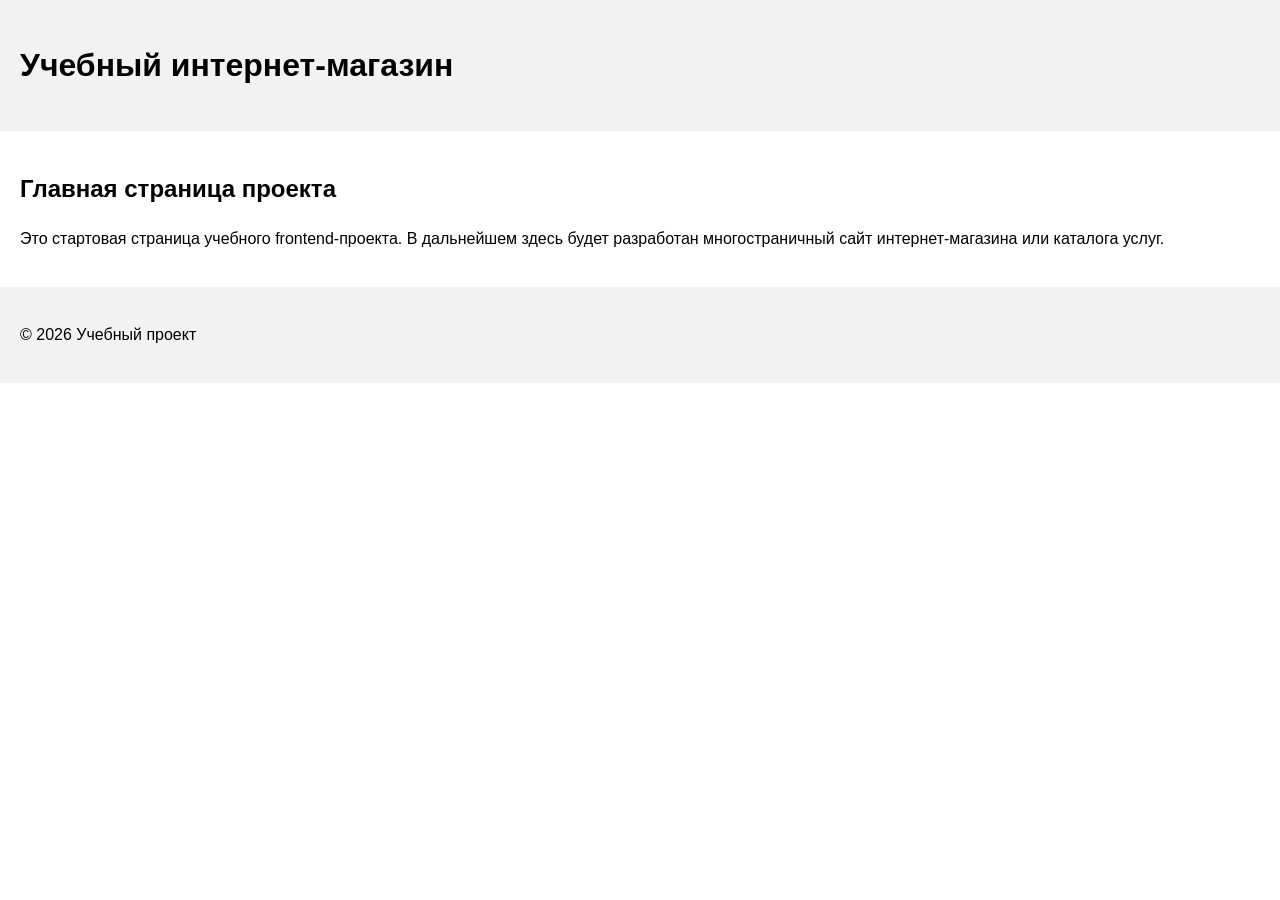
==== index.html @ 0fcbf25f "feat: initialize frontend project structure" ====
<!DOCTYPE html>
<html lang="ru">

<head>
    <meta charset="UTF-8">
    <meta name="viewport" content="width=device-width, initial-scale=1.0">
    <title>Каталог товаров</title>
    <link rel="stylesheet" href="css/style.css">
</head>

<body>
    <header>
        <h1>Учебный интернет-магазин</h1>
    </header>

    <main>
        <section>
            <h2>Главная страница проекта</h2>
            <p>
                Это стартовая страница учебного frontend-проекта.
                В дальнейшем здесь будет разработан многостраничный сайт
                интернет-магазина или каталога услуг.
            </p>
        </section>
    </main>

    <footer>
        <p>&copy; 2026 Учебный проект</p>
    </footer>
</body>

</html>
---- css/style.css ----
body {
    margin: 0;
    font-family: Arial, sans-serif;
    line-height: 1.5;
}

header,
main,
footer {
    padding: 20px;
}

header {
    background-color: #f2f2f2;
}

footer {
    background-color: #f2f2f2;
}
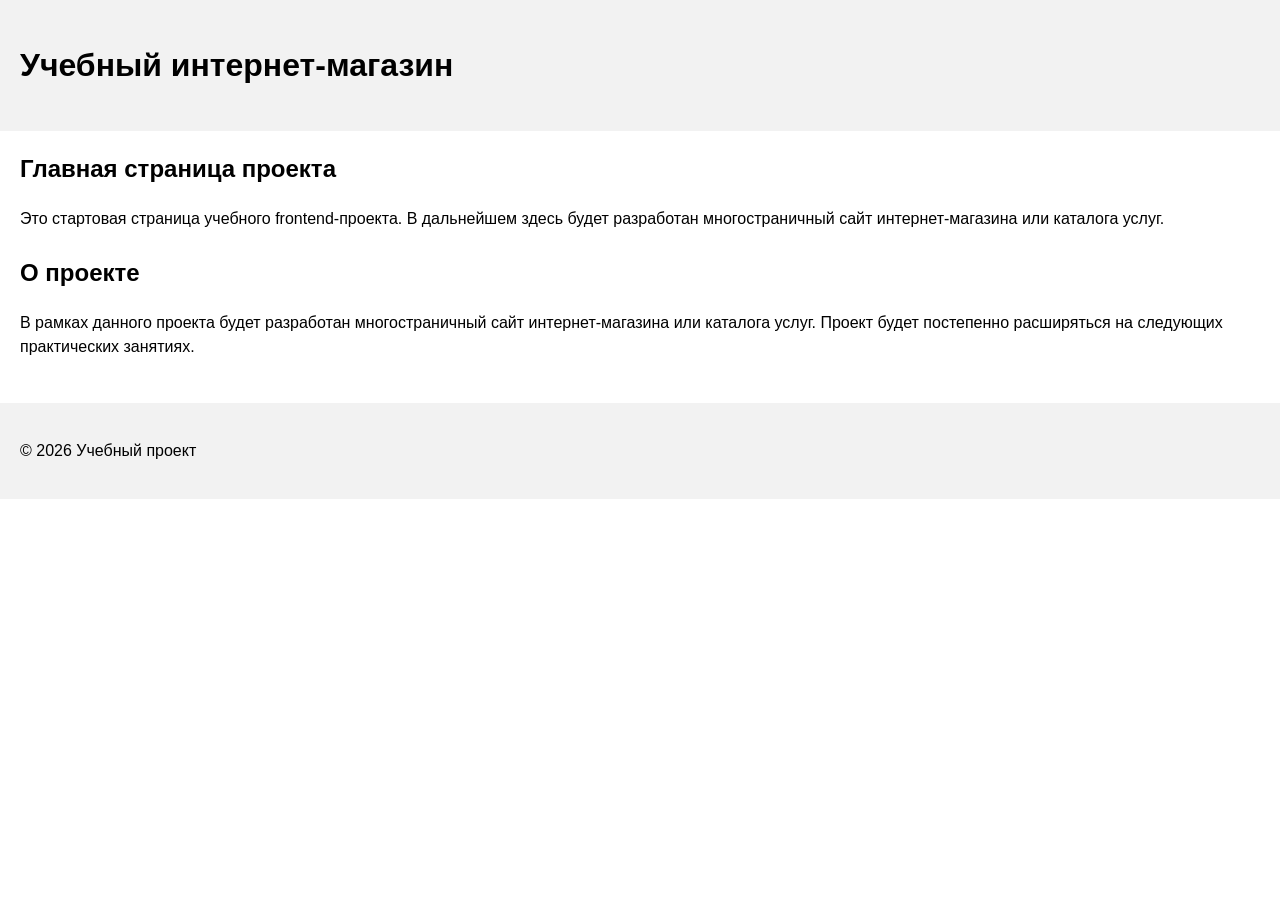
==== commit bd79b720: "pull request" ====
--- a/index.html
+++ b/index.html
@@ -22,6 +22,16 @@
                 интернет-магазина или каталога услуг.
             </p>
         </section>
+
+        <section>
+            <h2>О проекте</h2>
+            <p>
+                В рамках данного проекта будет разработан многостраничный сайт
+                интернет-магазина или каталога услуг. Проект будет постепенно
+                расширяться на следующих практических занятиях.
+            </p>
+        </section>
+
     </main>
 
     <footer>
--- a/css/style.css
+++ b/css/style.css
@@ -16,4 +16,12 @@
 
 footer {
     background-color: #f2f2f2;
+}
+
+section {
+    margin-bottom: 24px;
+}
+
+section h2 {
+    margin-top: 0;
 }
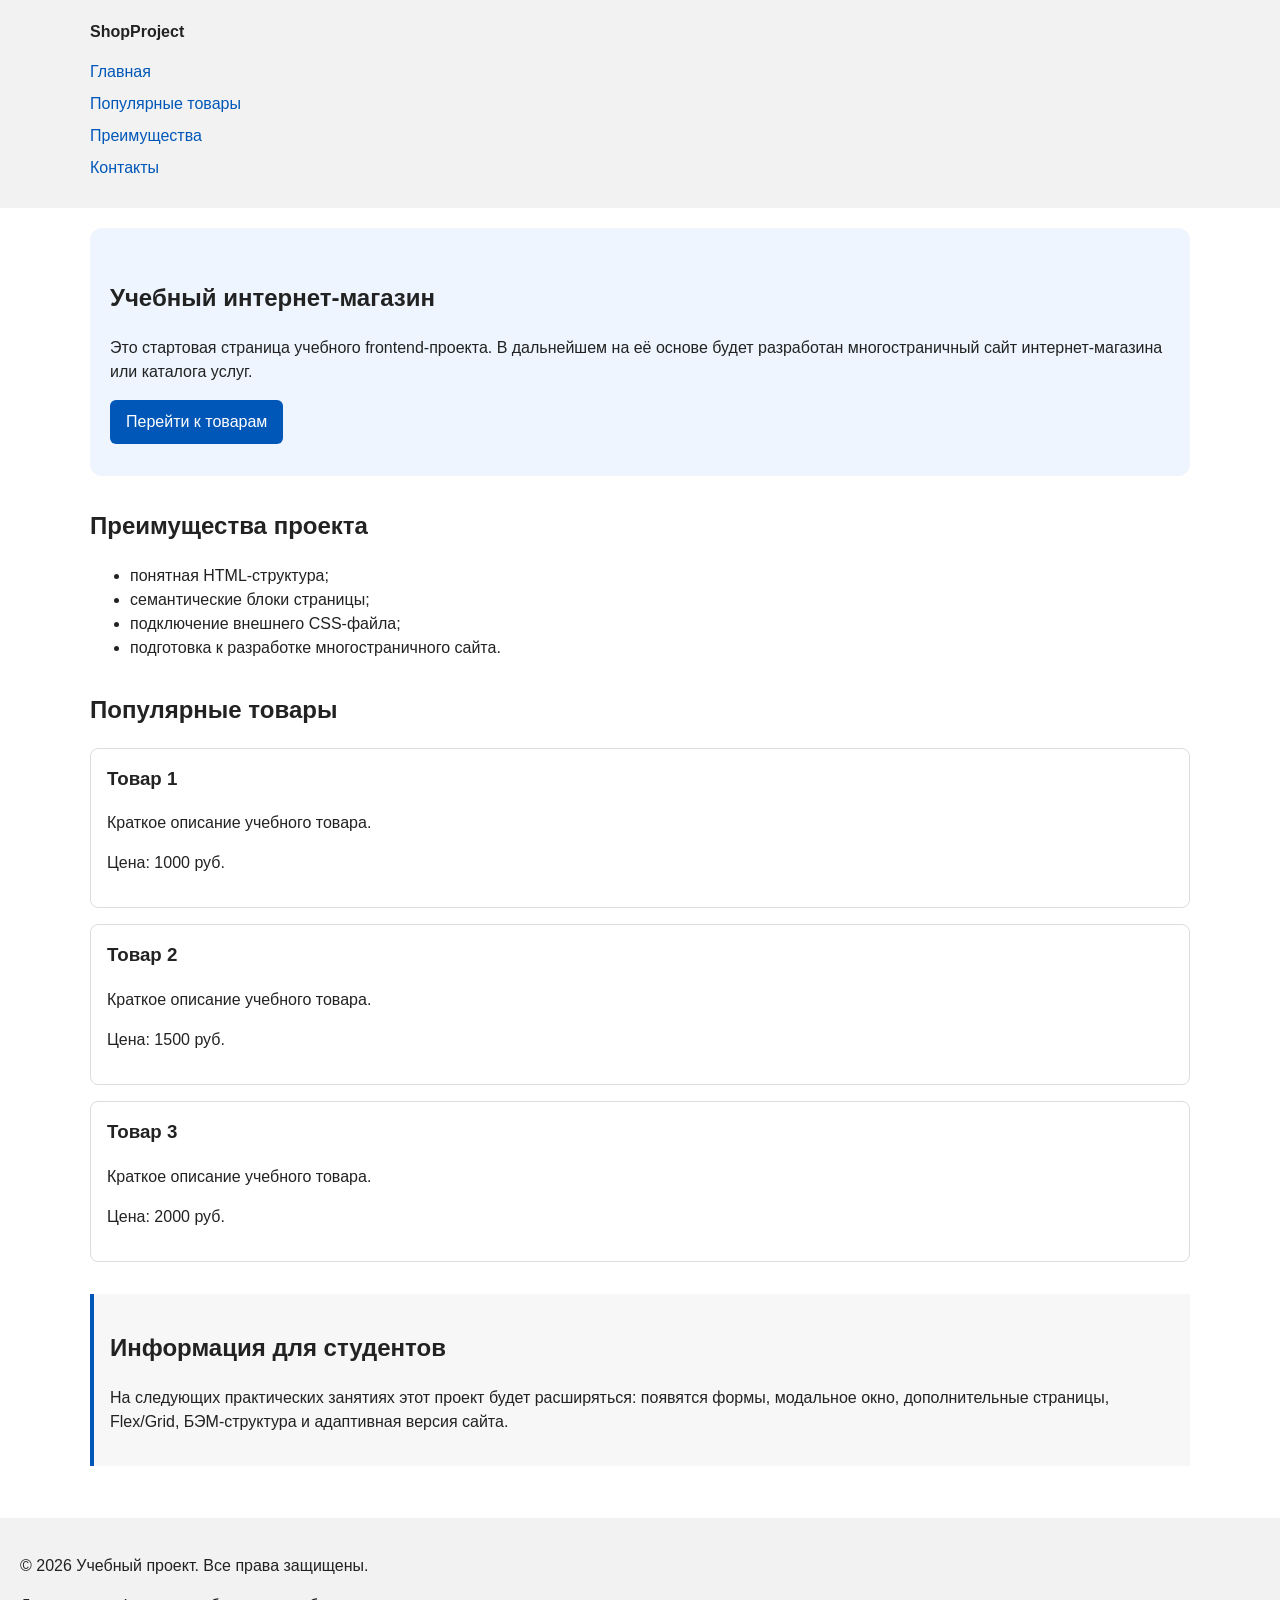
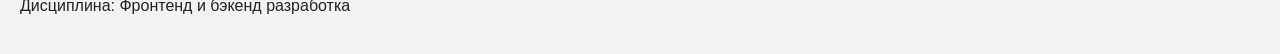
==== commit eef87501: "feat: add semantic HTML structure and base CSS styles" ====
--- a/index.html
+++ b/index.html
@@ -10,33 +10,81 @@
 
 <body>
     <header>
-        <h1>Учебный интернет-магазин</h1>
+        <div class="site-header">
+            <a class="site-logo" href="index.html">ShopProject</a>
+            <nav class="site-nav" aria-label="Основная навигация">
+                <ul class="site-nav__list">
+                    <li><a href="index.html">Главная</a></li>
+                    <li><a href="#popular">Популярные товары</a></li>
+                    <li><a href="#advantages">Преимущества</a></li>
+                    <li><a href="#contacts">Контакты</a></li>
+                </ul>
+            </nav>
+        </div>
     </header>
 
     <main>
-        <section>
-            <h2>Главная страница проекта</h2>
+        <section class="hero">
+            <h1>Учебный интернет-магазин</h1>
             <p>
                 Это стартовая страница учебного frontend-проекта.
-                В дальнейшем здесь будет разработан многостраничный сайт
+                В дальнейшем на её основе будет разработан многостраничный сайт
                 интернет-магазина или каталога услуг.
             </p>
+            <a class="button" href="#popular">Перейти к товарам</a>
         </section>
 
-        <section>
-            <h2>О проекте</h2>
+
+        <section class="section" id="advantages">
+            <h2>Преимущества проекта</h2>
+
+            <ul class="advantages-list">
+                <li>понятная HTML-структура;</li>
+                <li>семантические блоки страницы;</li>
+                <li>подключение внешнего CSS-файла;</li>
+                <li>подготовка к разработке многостраничного сайта.</li>
+            </ul>
+        </section>
+
+        <section class="section" id="popular">
+            <h2>Популярные товары</h2>
+
+            <article class="product-card">
+                <h3>Товар 1</h3>
+                <p>Краткое описание учебного товара.</p>
+                <p>Цена: 1000 руб.</p>
+            </article>
+
+            <article class="product-card">
+                <h3>Товар 2</h3>
+                <p>Краткое описание учебного товара.</p>
+                <p>Цена: 1500 руб.</p>
+            </article>
+
+            <article class="product-card">
+                <h3>Товар 3</h3>
+                <p>Краткое описание учебного товара.</p>
+                <p>Цена: 2000 руб.</p>
+            </article>
+        </section>
+
+        <aside class="aside-info">
+            <h2>Информация для студентов</h2>
             <p>
-                В рамках данного проекта будет разработан многостраничный сайт
-                интернет-магазина или каталога услуг. Проект будет постепенно
-                расширяться на следующих практических занятиях.
+                На следующих практических занятиях этот проект будет расширяться:
+                появятся формы, модальное окно, дополнительные страницы, Flex/Grid,
+                БЭМ-структура и адаптивная версия сайта.
             </p>
-        </section>
+        </aside>
 
     </main>
 
-    <footer>
-        <p>&copy; 2026 Учебный проект</p>
+
+    <footer id="contacts">
+        <p>&copy; 2026 Учебный проект. Все права защищены.</p>
+        <p>Дисциплина: Фронтенд и бэкенд разработка</p>
     </footer>
+
 </body>
 
 </html>
--- a/css/style.css
+++ b/css/style.css
@@ -1,27 +1,172 @@
+/* 
+  Универсальное правило для всех элементов.
+  border-box делает расчёт размеров более понятным:
+  width включает content, padding и border.
+*/
+* {
+    box-sizing: border-box;
+}
+
+/*
+  Убираем стандартный внешний отступ браузера у body.
+  Без этого вокруг страницы может появиться белая рамка.
+*/
 body {
     margin: 0;
     font-family: Arial, sans-serif;
     line-height: 1.5;
+    color: #222222;
+    background-color: #ffffff;
 }
 
+/*
+  Задаём внутренние отступы для основных областей страницы.
+  Это делает содержимое визуально отделённым от краёв окна браузера.
+*/
 header,
 main,
 footer {
     padding: 20px;
 }
 
+/*
+  Оформляем шапку страницы.
+  Пока используется простой светло-серый фон.
+*/
 header {
     background-color: #f2f2f2;
 }
 
+/*
+  Оформляем подвал страницы тем же фоном,
+  чтобы визуально отделить его от основного содержимого.
+*/
 footer {
     background-color: #f2f2f2;
 }
 
-section {
-    margin-bottom: 24px;
+/*
+  Ограничиваем ширину содержимого шапки,
+  чтобы оно не растягивалось слишком сильно на широких экранах.
+*/
+.site-header {
+    max-width: 1100px;
+    margin: 0 auto;
 }
 
-section h2 {
+/*
+  Оформляем текстовый логотип.
+*/
+.site-logo {
+    font-weight: bold;
+    text-decoration: none;
+    color: #222222;
+}
+
+/*
+  Убираем стандартные отступы и маркеры списка навигации.
+*/
+.site-nav__list {
+    padding: 0;
+    margin: 16px 0 0;
+    list-style: none;
+}
+
+/*
+  Добавляем расстояние между пунктами меню.
+*/
+.site-nav__list li {
+    margin-bottom: 8px;
+}
+
+/*
+  Оформляем ссылки меню.
+*/
+.site-nav__list a {
+    color: #0057b8;
+    text-decoration: none;
+}
+
+/*
+  При наведении мыши подчёркиваем ссылку.
+  Подробно состояния интерфейса будут рассмотрены в практической работе 1.7.
+*/
+.site-nav__list a:hover {
+    text-decoration: underline;
+}
+
+/*
+  Hero-блок — первый крупный блок страницы.
+  Он визуально отделяется от остальных разделов фоном и отступами.
+*/
+.hero {
+    max-width: 1100px;
+    margin: 0 auto 32px;
+    padding: 32px 20px;
+    background-color: #eef5ff;
+    border-radius: 12px;
+}
+
+/*
+  Общий класс для разделов страницы.
+*/
+.section {
+    max-width: 1100px;
+    margin: 0 auto 32px;
+}
+
+/*
+  Убираем лишний верхний отступ у заголовков разделов.
+*/
+.section h2 {
     margin-top: 0;
+}
+
+/*
+  Карточка товара — самостоятельный блок.
+  На следующих занятиях карточки будут доработаны и выстроены в сетку.
+*/
+.product-card {
+    margin-bottom: 16px;
+    padding: 16px;
+    border: 1px solid #dddddd;
+    border-radius: 8px;
+    background-color: #ffffff;
+}
+
+/*
+  Убираем лишний верхний отступ у заголовка карточки.
+*/
+.product-card h3 {
+    margin-top: 0;
+}
+
+/*
+  Пока это обычная ссылка, но визуально она оформляется как кнопка.
+*/
+.button {
+    display: inline-block;
+    padding: 10px 16px;
+    color: #ffffff;
+    background-color: #0057b8;
+    text-decoration: none;
+    border-radius: 6px;
+}
+
+/*
+  Простое состояние наведения для кнопки.
+*/
+.button:hover {
+    background-color: #003f86;
+}
+
+/*
+  Дополнительный информационный блок.
+*/
+.aside-info {
+    max-width: 1100px;
+    margin: 0 auto 32px;
+    padding: 16px;
+    border-left: 4px solid #0057b8;
+    background-color: #f7f7f7;
 }
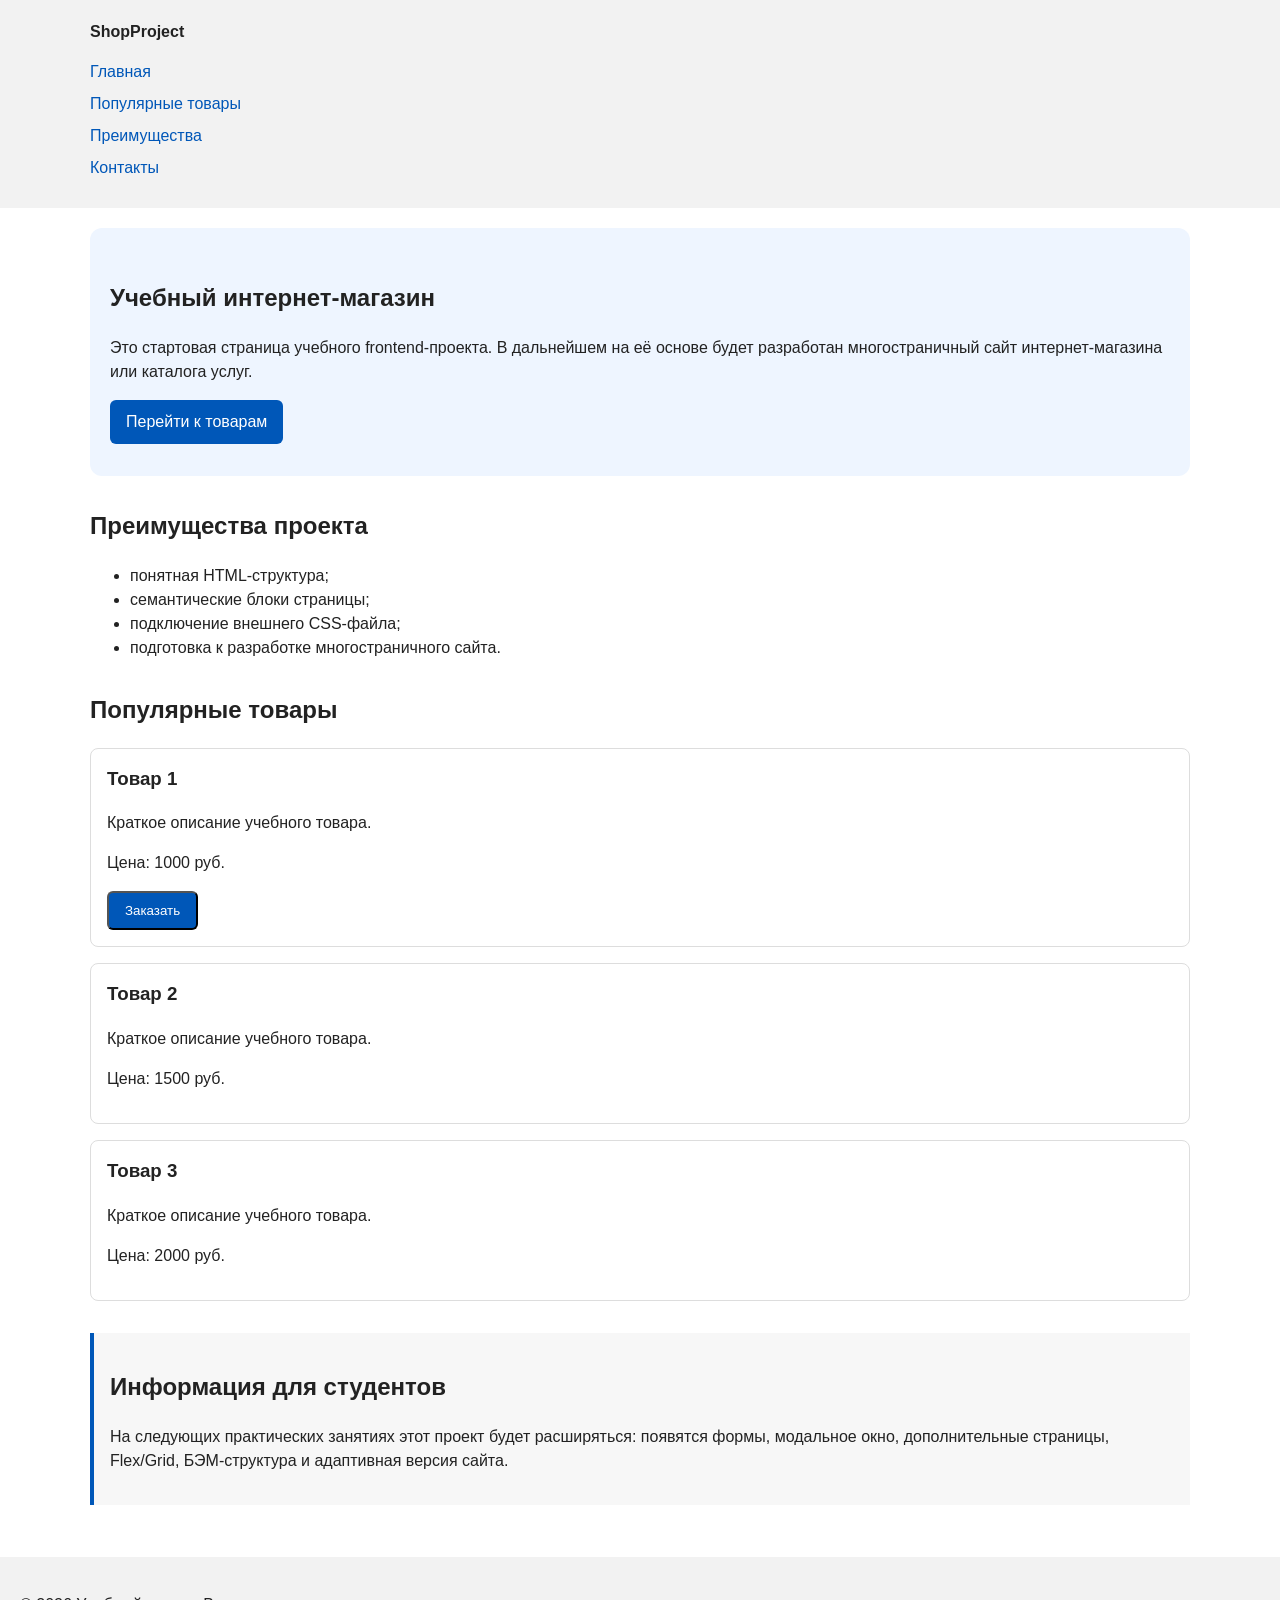
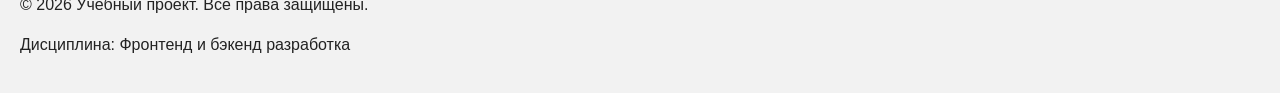
==== commit e5bd7f17: "feat: add order form modal and validation" ====
--- a/index.html
+++ b/index.html
@@ -6,6 +6,7 @@
     <meta name="viewport" content="width=device-width, initial-scale=1.0">
     <title>Каталог товаров</title>
     <link rel="stylesheet" href="css/style.css">
+    <script src="js/main.js" defer></script>
 </head>
 
 <body>
@@ -53,6 +54,10 @@
                 <h3>Товар 1</h3>
                 <p>Краткое описание учебного товара.</p>
                 <p>Цена: 1000 руб.</p>
+                <button class="button product-card__button" type="button" data-product="Товар 1">
+                    Заказать
+                </button>
+
             </article>
 
             <article class="product-card">
@@ -85,6 +90,70 @@
         <p>Дисциплина: Фронтенд и бэкенд разработка</p>
     </footer>
 
+    <dialog class="order-dialog" id="order-dialog" aria-labelledby="order-dialog-title">
+        <h2 id="order-dialog-title">Оформление заявки</h2>
+
+        <form class="order-form" id="order-form" action="#" method="post" novalidate>
+            <input id="selected-product" name="selected-product" type="hidden">
+
+            <div class="form-field">
+                <label for="order-name">Имя</label>
+                <input id="order-name" name="name" type="text" placeholder="Введите ваше имя" minlength="2"
+                    autocomplete="given-name" required>
+            </div>
+
+            <div class="form-field">
+                <label for="order-email">E-mail</label>
+                <input id="order-email" name="email" type="email" placeholder="example@mail.ru" autocomplete="email"
+                    required>
+            </div>
+
+            <div class="form-field">
+                <label for="order-phone">Телефон</label>
+                <input id="order-phone" name="phone" type="tel" inputmode="tel" placeholder="+7 (900) 000-00-00"
+                    pattern="^\+7 \(\d{3}\) \d{3}-\d{2}-\d{2}$" required>
+                <small>Формат: +7 (900) 000-00-00</small>
+            </div>
+
+            <div class="form-field">
+                <label for="order-date">Дата связи</label>
+                <input id="order-date" name="date" type="date">
+            </div>
+
+            <div class="form-field">
+                <label for="order-topic">Тема заявки</label>
+                <select id="order-topic" name="topic" required>
+                    <option value="">Выберите тему</option>
+                    <option value="product">Заказ товара</option>
+                    <option value="consultation">Консультация</option>
+                    <option value="delivery">Доставка</option>
+                </select>
+            </div>
+
+            <div class="form-field">
+                <label for="order-comment">Комментарий</label>
+                <textarea id="order-comment" name="comment" rows="4"
+                    placeholder="Укажите дополнительную информацию"></textarea>
+            </div>
+
+            <div class="form-field form-field--checkbox">
+                <label>
+                    <input id="order-agreement" name="agreement" type="checkbox" required>
+                    Я согласен на обработку данных
+                </label>
+            </div>
+
+            <div class="form-actions">
+                <button type="button" id="close-order-dialog">Закрыть</button>
+                <button type="submit">Отправить заявку</button>
+            </div>
+        </form>
+    </dialog>
+
+    <p class="success-message" id="success-message" hidden>
+        Форма успешно отправлена!
+    </p>
+
 </body>
 
 </html>
--- a/css/style.css
+++ b/css/style.css
@@ -4,7 +4,7 @@
   width включает content, padding и border.
 */
 * {
-    box-sizing: border-box;
+  box-sizing: border-box;
 }
 
 /*
@@ -12,11 +12,11 @@
   Без этого вокруг страницы может появиться белая рамка.
 */
 body {
-    margin: 0;
-    font-family: Arial, sans-serif;
-    line-height: 1.5;
-    color: #222222;
-    background-color: #ffffff;
+  margin: 0;
+  font-family: Arial, sans-serif;
+  line-height: 1.5;
+  color: #222222;
+  background-color: #ffffff;
 }
 
 /*
@@ -26,7 +26,7 @@
 header,
 main,
 footer {
-    padding: 20px;
+  padding: 20px;
 }
 
 /*
@@ -34,7 +34,7 @@
   Пока используется простой светло-серый фон.
 */
 header {
-    background-color: #f2f2f2;
+  background-color: #f2f2f2;
 }
 
 /*
@@ -42,7 +42,7 @@
   чтобы визуально отделить его от основного содержимого.
 */
 footer {
-    background-color: #f2f2f2;
+  background-color: #f2f2f2;
 }
 
 /*
@@ -50,41 +50,41 @@
   чтобы оно не растягивалось слишком сильно на широких экранах.
 */
 .site-header {
-    max-width: 1100px;
-    margin: 0 auto;
+  max-width: 1100px;
+  margin: 0 auto;
 }
 
 /*
   Оформляем текстовый логотип.
 */
 .site-logo {
-    font-weight: bold;
-    text-decoration: none;
-    color: #222222;
+  font-weight: bold;
+  text-decoration: none;
+  color: #222222;
 }
 
 /*
   Убираем стандартные отступы и маркеры списка навигации.
 */
 .site-nav__list {
-    padding: 0;
-    margin: 16px 0 0;
-    list-style: none;
+  padding: 0;
+  margin: 16px 0 0;
+  list-style: none;
 }
 
 /*
   Добавляем расстояние между пунктами меню.
 */
 .site-nav__list li {
-    margin-bottom: 8px;
+  margin-bottom: 8px;
 }
 
 /*
   Оформляем ссылки меню.
 */
 .site-nav__list a {
-    color: #0057b8;
-    text-decoration: none;
+  color: #0057b8;
+  text-decoration: none;
 }
 
 /*
@@ -92,7 +92,7 @@
   Подробно состояния интерфейса будут рассмотрены в практической работе 1.7.
 */
 .site-nav__list a:hover {
-    text-decoration: underline;
+  text-decoration: underline;
 }
 
 /*
@@ -100,26 +100,26 @@
   Он визуально отделяется от остальных разделов фоном и отступами.
 */
 .hero {
-    max-width: 1100px;
-    margin: 0 auto 32px;
-    padding: 32px 20px;
-    background-color: #eef5ff;
-    border-radius: 12px;
+  max-width: 1100px;
+  margin: 0 auto 32px;
+  padding: 32px 20px;
+  background-color: #eef5ff;
+  border-radius: 12px;
 }
 
 /*
   Общий класс для разделов страницы.
 */
 .section {
-    max-width: 1100px;
-    margin: 0 auto 32px;
+  max-width: 1100px;
+  margin: 0 auto 32px;
 }
 
 /*
   Убираем лишний верхний отступ у заголовков разделов.
 */
 .section h2 {
-    margin-top: 0;
+  margin-top: 0;
 }
 
 /*
@@ -127,46 +127,148 @@
   На следующих занятиях карточки будут доработаны и выстроены в сетку.
 */
 .product-card {
-    margin-bottom: 16px;
-    padding: 16px;
-    border: 1px solid #dddddd;
-    border-radius: 8px;
-    background-color: #ffffff;
+  margin-bottom: 16px;
+  padding: 16px;
+  border: 1px solid #dddddd;
+  border-radius: 8px;
+  background-color: #ffffff;
 }
 
 /*
   Убираем лишний верхний отступ у заголовка карточки.
 */
 .product-card h3 {
-    margin-top: 0;
+  margin-top: 0;
 }
 
 /*
   Пока это обычная ссылка, но визуально она оформляется как кнопка.
 */
 .button {
-    display: inline-block;
-    padding: 10px 16px;
-    color: #ffffff;
-    background-color: #0057b8;
-    text-decoration: none;
-    border-radius: 6px;
+  display: inline-block;
+  padding: 10px 16px;
+  color: #ffffff;
+  background-color: #0057b8;
+  text-decoration: none;
+  border-radius: 6px;
 }
 
 /*
   Простое состояние наведения для кнопки.
 */
 .button:hover {
-    background-color: #003f86;
+  background-color: #003f86;
 }
 
 /*
   Дополнительный информационный блок.
 */
 .aside-info {
-    max-width: 1100px;
-    margin: 0 auto 32px;
-    padding: 16px;
-    border-left: 4px solid #0057b8;
-    background-color: #f7f7f7;
+  max-width: 1100px;
+  margin: 0 auto 32px;
+  padding: 16px;
+  border-left: 4px solid #0057b8;
+  background-color: #f7f7f7;
+}
+
+/*
+  Модальное окно.
+  Элемент dialog сам умеет открываться поверх страницы.
+*/
+.order-dialog {
+  width: min(100% - 32px, 560px);
+  padding: 24px;
+  border: none;
+  border-radius: 12px;
+}
+
+/*
+  Затемнение фона за модальным окном.
+*/
+.order-dialog::backdrop {
+  background-color: rgba(0, 0, 0, 0.5);
+}
+
+/*
+  Поле формы.
+  Каждый блок получает нижний отступ.
+*/
+.form-field {
+  margin-bottom: 16px;
+}
+
+/*
+  Подпись поля.
+*/
+.form-field label {
+  display: block;
+  margin-bottom: 6px;
+}
+
+/*
+  Основные поля формы.
+*/
+.form-field input,
+.form-field select,
+.form-field textarea {
+  width: 100%;
+  padding: 10px 12px;
+  border: 1px solid #cccccc;
+  border-radius: 6px;
+  font: inherit;
+}
+
+/*
+  Checkbox не должен занимать всю ширину.
+*/
+.form-field input[type="checkbox"] {
+  width: auto;
+}
+
+/*
+  Подсказка под полем телефона.
+*/
+.form-field small {
+  display: block;
+  margin-top: 4px;
+  color: #666666;
+}
+
+/*
+  Видимый фокус для клавиатурной навигации.
+*/
+.form-field input:focus-visible,
+.form-field select:focus-visible,
+.form-field textarea:focus-visible,
+.form-actions button:focus-visible {
+  outline: 2px solid #0057b8;
+  outline-offset: 2px;
+}
+
+/*
+  Подсветка ошибочных полей.
+  Атрибут aria-invalid будет добавляться через JavaScript.
+*/
+[aria-invalid="true"] {
+  border-color: #b00020;
+}
+
+/*
+  Кнопки формы.
+*/
+.form-actions {
+  display: flex;
+  gap: 12px;
+  margin-top: 20px;
+}
+
+/*
+  Сообщение об успешной отправке.
+*/
+.success-message {
+  max-width: 1100px;
+  margin: 24px auto;
+  padding: 16px;
+  border-left: 4px solid #168a2f;
+  background-color: #eefaf0;
 }
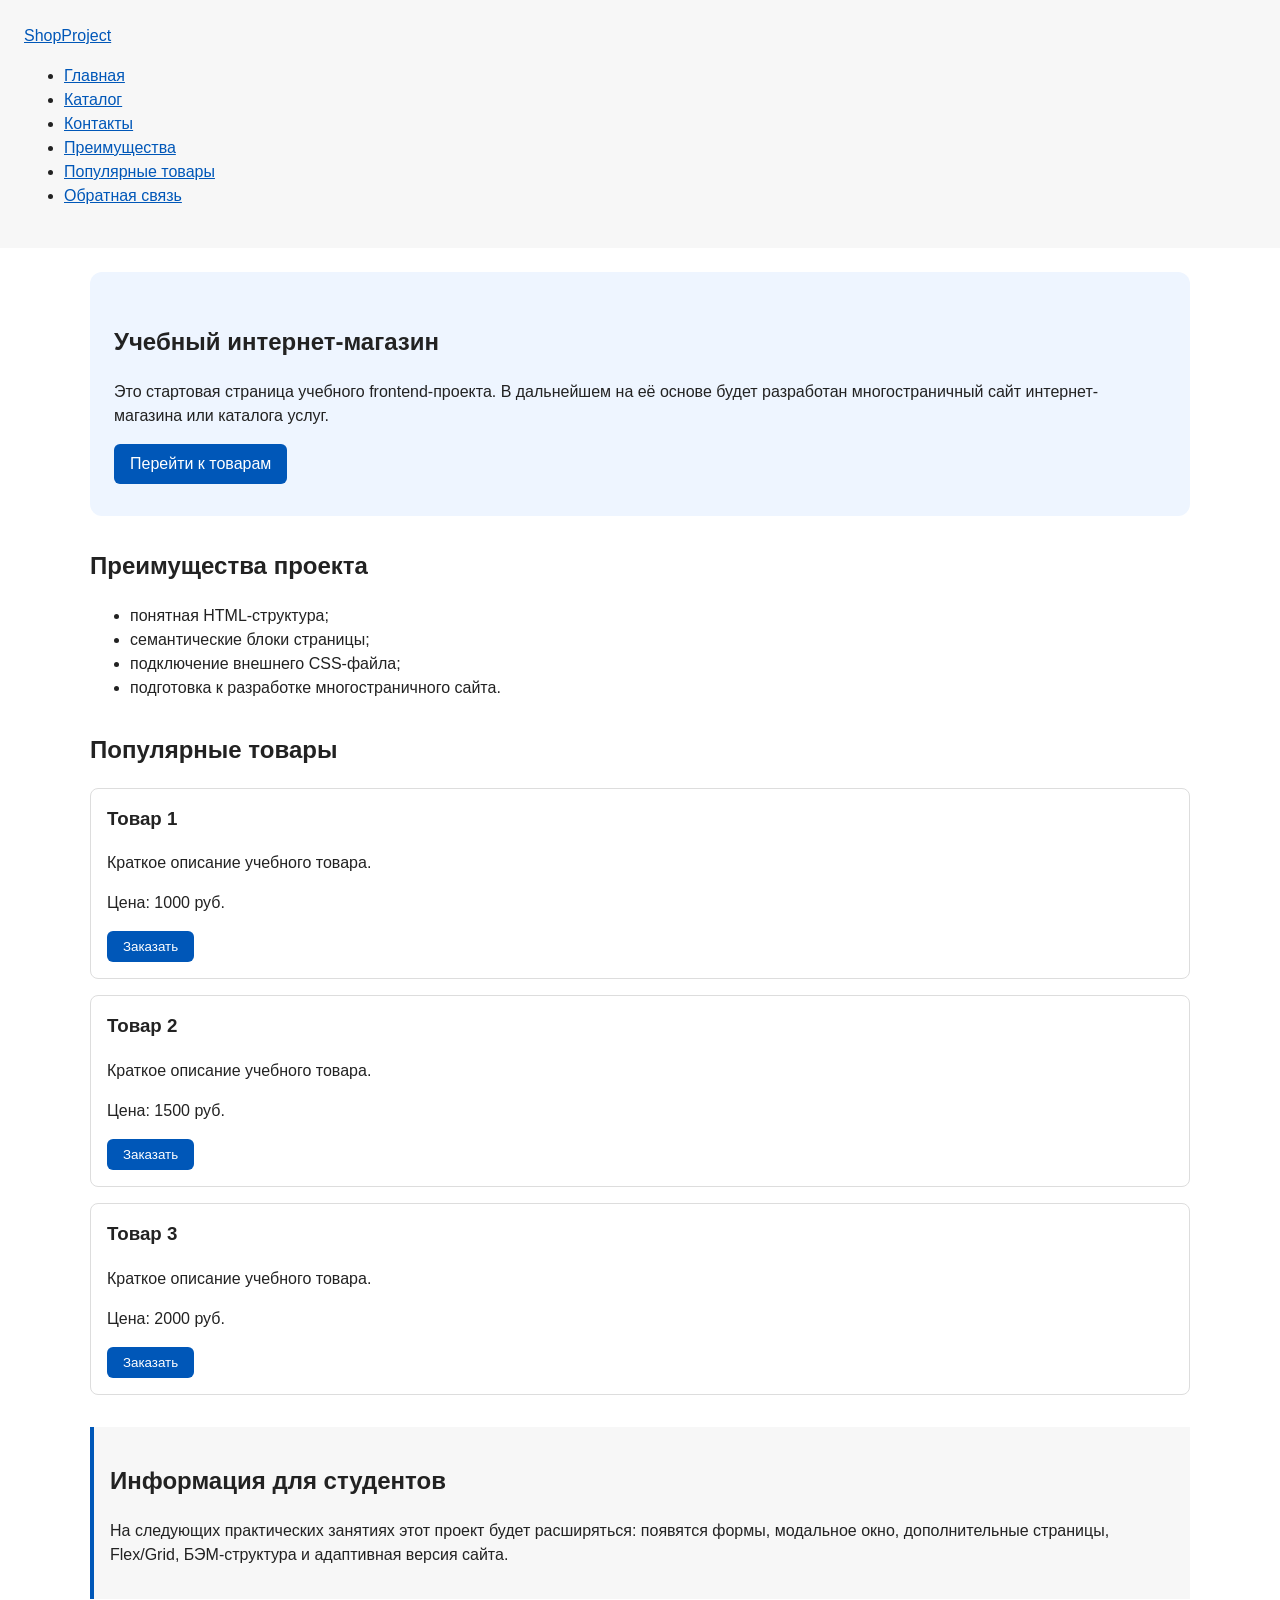
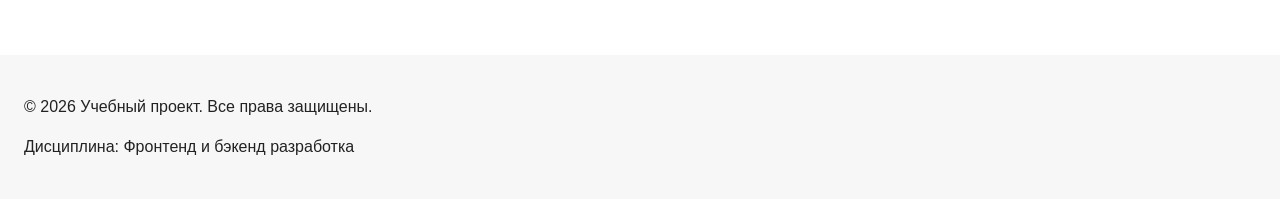
==== commit 4a64292b: "feat: add multi-page structure navigation and anchors" ====
--- a/index.html
+++ b/index.html
@@ -4,6 +4,10 @@
 <head>
     <meta charset="UTF-8">
     <meta name="viewport" content="width=device-width, initial-scale=1.0">
+    <meta property="og:type" content="website">
+    <meta property="og:title" content="Учебный интернет-магазин">
+    <meta property="og:description" content="Учебный frontend-проект интернет-магазина.">
+    <meta property="og:image" content="https://maksimm47.github.io/kr1-html-css-shop/images/preview.jpg">
     <title>Каталог товаров</title>
     <link rel="stylesheet" href="css/style.css">
     <script src="js/main.js" defer></script>
@@ -16,11 +20,14 @@
             <nav class="site-nav" aria-label="Основная навигация">
                 <ul class="site-nav__list">
                     <li><a href="index.html">Главная</a></li>
-                    <li><a href="#popular">Популярные товары</a></li>
-                    <li><a href="#advantages">Преимущества</a></li>
-                    <li><a href="#contacts">Контакты</a></li>
+                    <li><a href="catalog.html">Каталог</a></li>
+                    <li><a href="contacts.html">Контакты</a></li>
+                    <li><a href="index.html#advantages">Преимущества</a></li>
+                    <li><a href="index.html#popular">Популярные товары</a></li>
+                    <li><a href="index.html#contacts">Обратная связь</a></li>
                 </ul>
             </nav>
+
         </div>
     </header>
 
@@ -64,12 +71,18 @@
                 <h3>Товар 2</h3>
                 <p>Краткое описание учебного товара.</p>
                 <p>Цена: 1500 руб.</p>
+                <button class="button product-card__button" type="button" data-product="Товар 2">
+                    Заказать
+                </button>
             </article>
 
             <article class="product-card">
                 <h3>Товар 3</h3>
                 <p>Краткое описание учебного товара.</p>
                 <p>Цена: 2000 руб.</p>
+                <button class="button product-card__button" type="button" data-product="Товар 3">
+                    Заказать
+                </button>
             </article>
         </section>
 
--- a/css/style.css
+++ b/css/style.css
@@ -1,274 +1,242 @@
-/* 
-  Универсальное правило для всех элементов.
-  border-box делает расчёт размеров более понятным:
-  width включает content, padding и border.
-*/
+/* ===============================
+   1. Переменные проекта
+   =============================== */
+:root {
+  /* Основные цвета проекта */
+  --color-bg: #ffffff;
+  --color-text: #222222;
+  --color-muted: #666666;
+  --color-primary: #0057b8;
+  --color-primary-dark: #003f86;
+  --color-border: #dddddd;
+  --color-surface: #f7f7f7;
+  --color-surface-accent: #eef5ff;
+  --color-danger: #b00020;
+  --color-success: #168a2f;
+  --color-success-bg: #eefaf0;
+  --color-white: #ffffff;
+
+  /* Отступы */
+  --space-xs: 4px;
+  --space-sm: 8px;
+  --space-md: 16px;
+  --space-lg: 24px;
+  --space-xl: 32px;
+
+  /* Скругления */
+  --radius-sm: 6px;
+  --radius-md: 8px;
+  --radius-lg: 12px;
+
+  /* Размеры */
+  --container-width: 1100px;
+}
+
+/* ===============================
+   2. Базовые стили
+   =============================== */
 * {
   box-sizing: border-box;
 }
 
-/*
-  Убираем стандартный внешний отступ браузера у body.
-  Без этого вокруг страницы может появиться белая рамка.
-*/
 body {
   margin: 0;
   font-family: Arial, sans-serif;
   line-height: 1.5;
-  color: #222222;
-  background-color: #ffffff;
-}
-
-/*
-  Задаём внутренние отступы для основных областей страницы.
-  Это делает содержимое визуально отделённым от краёв окна браузера.
-*/
+  color: var(--color-text);
+  background-color: var(--color-bg);
+}
+
 header,
 main,
 footer {
-  padding: 20px;
-}
-
-/*
-  Оформляем шапку страницы.
-  Пока используется простой светло-серый фон.
-*/
+  padding: var(--space-lg);
+}
+
 header {
-  background-color: #f2f2f2;
-}
-
-/*
-  Оформляем подвал страницы тем же фоном,
-  чтобы визуально отделить его от основного содержимого.
-*/
+  background-color: var(--color-surface);
+}
+
 footer {
-  background-color: #f2f2f2;
-}
-
-/*
-  Ограничиваем ширину содержимого шапки,
-  чтобы оно не растягивалось слишком сильно на широких экранах.
-*/
-.site-header {
-  max-width: 1100px;
-  margin: 0 auto;
-}
-
-/*
-  Оформляем текстовый логотип.
-*/
-.site-logo {
-  font-weight: bold;
+  background-color: var(--color-surface);
+}
+
+/* ===============================
+   3. Общие элементы интерфейса
+   =============================== */
+a {
+  color: var(--color-primary);
+}
+
+a:hover {
+  color: var(--color-primary-dark);
+}
+
+a:focus-visible {
+  outline: 2px solid var(--color-primary);
+  outline-offset: 3px;
+}
+
+.button {
+  display: inline-block;
+  padding: var(--space-sm) var(--space-md);
+  color: var(--color-white);
+  background-color: var(--color-primary);
   text-decoration: none;
-  color: #222222;
-}
-
-/*
-  Убираем стандартные отступы и маркеры списка навигации.
-*/
-.site-nav__list {
-  padding: 0;
-  margin: 16px 0 0;
-  list-style: none;
-}
-
-/*
-  Добавляем расстояние между пунктами меню.
-*/
-.site-nav__list li {
-  margin-bottom: 8px;
-}
-
-/*
-  Оформляем ссылки меню.
-*/
-.site-nav__list a {
-  color: #0057b8;
-  text-decoration: none;
-}
-
-/*
-  При наведении мыши подчёркиваем ссылку.
-  Подробно состояния интерфейса будут рассмотрены в практической работе 1.7.
-*/
-.site-nav__list a:hover {
-  text-decoration: underline;
-}
-
-/*
-  Hero-блок — первый крупный блок страницы.
-  Он визуально отделяется от остальных разделов фоном и отступами.
-*/
+  border: none;
+  border-radius: var(--radius-sm);
+  cursor: pointer;
+}
+
+.button:hover {
+  background-color: var(--color-primary-dark);
+}
+
+.button:focus-visible {
+  outline: 2px solid var(--color-primary);
+  outline-offset: 3px;
+}
+
+.button:disabled {
+  opacity: 0.6;
+  cursor: not-allowed;
+}
+
+html {
+  scroll-behavior: smooth;
+}
+
+:target {
+  outline: 2px dashed var(--color-primary);
+  outline-offset: 4px;
+}
+
+/* ===============================
+   4. Компоненты страницы
+   =============================== */
 .hero {
-  max-width: 1100px;
-  margin: 0 auto 32px;
-  padding: 32px 20px;
-  background-color: #eef5ff;
-  border-radius: 12px;
-}
-
-/*
-  Общий класс для разделов страницы.
-*/
+  max-width: var(--container-width);
+  margin: 0 auto var(--space-xl);
+  padding: var(--space-xl) var(--space-lg);
+  background-color: var(--color-surface-accent);
+  border-radius: var(--radius-lg);
+}
+
 .section {
-  max-width: 1100px;
-  margin: 0 auto 32px;
-}
-
-/*
-  Убираем лишний верхний отступ у заголовков разделов.
-*/
+  max-width: var(--container-width);
+  margin: 0 auto var(--space-xl);
+}
+
 .section h2 {
   margin-top: 0;
 }
 
-/*
-  Карточка товара — самостоятельный блок.
-  На следующих занятиях карточки будут доработаны и выстроены в сетку.
-*/
 .product-card {
-  margin-bottom: 16px;
-  padding: 16px;
-  border: 1px solid #dddddd;
-  border-radius: 8px;
-  background-color: #ffffff;
-}
-
-/*
-  Убираем лишний верхний отступ у заголовка карточки.
-*/
+  margin-bottom: var(--space-md);
+  padding: var(--space-md);
+  border: 1px solid var(--color-border);
+  border-radius: var(--radius-md);
+  background-color: var(--color-bg);
+}
+
+.product-card:hover {
+  border-color: var(--color-primary);
+}
+
 .product-card h3 {
   margin-top: 0;
 }
 
-/*
-  Пока это обычная ссылка, но визуально она оформляется как кнопка.
-*/
-.button {
-  display: inline-block;
-  padding: 10px 16px;
-  color: #ffffff;
-  background-color: #0057b8;
-  text-decoration: none;
-  border-radius: 6px;
-}
-
-/*
-  Простое состояние наведения для кнопки.
-*/
-.button:hover {
-  background-color: #003f86;
-}
-
-/*
-  Дополнительный информационный блок.
-*/
 .aside-info {
-  max-width: 1100px;
-  margin: 0 auto 32px;
-  padding: 16px;
-  border-left: 4px solid #0057b8;
-  background-color: #f7f7f7;
-}
-
-/*
-  Модальное окно.
-  Элемент dialog сам умеет открываться поверх страницы.
-*/
+  max-width: var(--container-width);
+  margin: 0 auto var(--space-xl);
+  padding: var(--space-md);
+  border-left: 4px solid var(--color-primary);
+  background-color: var(--color-surface);
+}
+
+breadcrumbs {
+  max-width: var(--container-width);
+  margin: 0 auto var(--space-md);
+  font-size: 14px;
+  color: var(--color-muted);
+}
+
+.breadcrumbs a {
+  color: var(--color-primary);
+}
+
+.breadcrumbs span::before {
+  content: " / ";
+  color: var(--color-muted);
+}
+
+
+/* ===============================
+   5. Форма и модальное окно
+   =============================== */
 .order-dialog {
   width: min(100% - 32px, 560px);
-  padding: 24px;
+  padding: var(--space-lg);
   border: none;
-  border-radius: 12px;
-}
-
-/*
-  Затемнение фона за модальным окном.
-*/
+  border-radius: var(--radius-lg);
+}
+
 .order-dialog::backdrop {
   background-color: rgba(0, 0, 0, 0.5);
 }
 
-/*
-  Поле формы.
-  Каждый блок получает нижний отступ.
-*/
 .form-field {
-  margin-bottom: 16px;
-}
-
-/*
-  Подпись поля.
-*/
+  margin-bottom: var(--space-md);
+}
+
 .form-field label {
   display: block;
-  margin-bottom: 6px;
-}
-
-/*
-  Основные поля формы.
-*/
+  margin-bottom: var(--space-xs);
+}
+
 .form-field input,
 .form-field select,
 .form-field textarea {
   width: 100%;
   padding: 10px 12px;
-  border: 1px solid #cccccc;
-  border-radius: 6px;
+  border: 1px solid var(--color-border);
+  border-radius: var(--radius-sm);
   font: inherit;
 }
 
-/*
-  Checkbox не должен занимать всю ширину.
-*/
 .form-field input[type="checkbox"] {
   width: auto;
 }
 
-/*
-  Подсказка под полем телефона.
-*/
 .form-field small {
   display: block;
-  margin-top: 4px;
-  color: #666666;
-}
-
-/*
-  Видимый фокус для клавиатурной навигации.
-*/
+  margin-top: var(--space-xs);
+  color: var(--color-muted);
+}
+
+.form-field input:hover,
+.form-field select:hover,
+.form-field textarea:hover {
+  border-color: var(--color-primary);
+}
+
 .form-field input:focus-visible,
 .form-field select:focus-visible,
 .form-field textarea:focus-visible,
 .form-actions button:focus-visible {
-  outline: 2px solid #0057b8;
-  outline-offset: 2px;
-}
-
-/*
-  Подсветка ошибочных полей.
-  Атрибут aria-invalid будет добавляться через JavaScript.
-*/
+  outline: 2px solid var(--color-primary);
+  outline-offset: 3px;
+}
+
 [aria-invalid="true"] {
-  border-color: #b00020;
-}
-
-/*
-  Кнопки формы.
-*/
-.form-actions {
-  display: flex;
-  gap: 12px;
-  margin-top: 20px;
-}
-
-/*
-  Сообщение об успешной отправке.
-*/
+  border-color: var(--color-danger);
+}
+
 .success-message {
-  max-width: 1100px;
-  margin: 24px auto;
-  padding: 16px;
-  border-left: 4px solid #168a2f;
-  background-color: #eefaf0;
+  max-width: var(--container-width);
+  margin: var(--space-lg) auto;
+  padding: var(--space-md);
+  border-left: 4px solid var(--color-success);
+  background-color: var(--color-success-bg);
 }
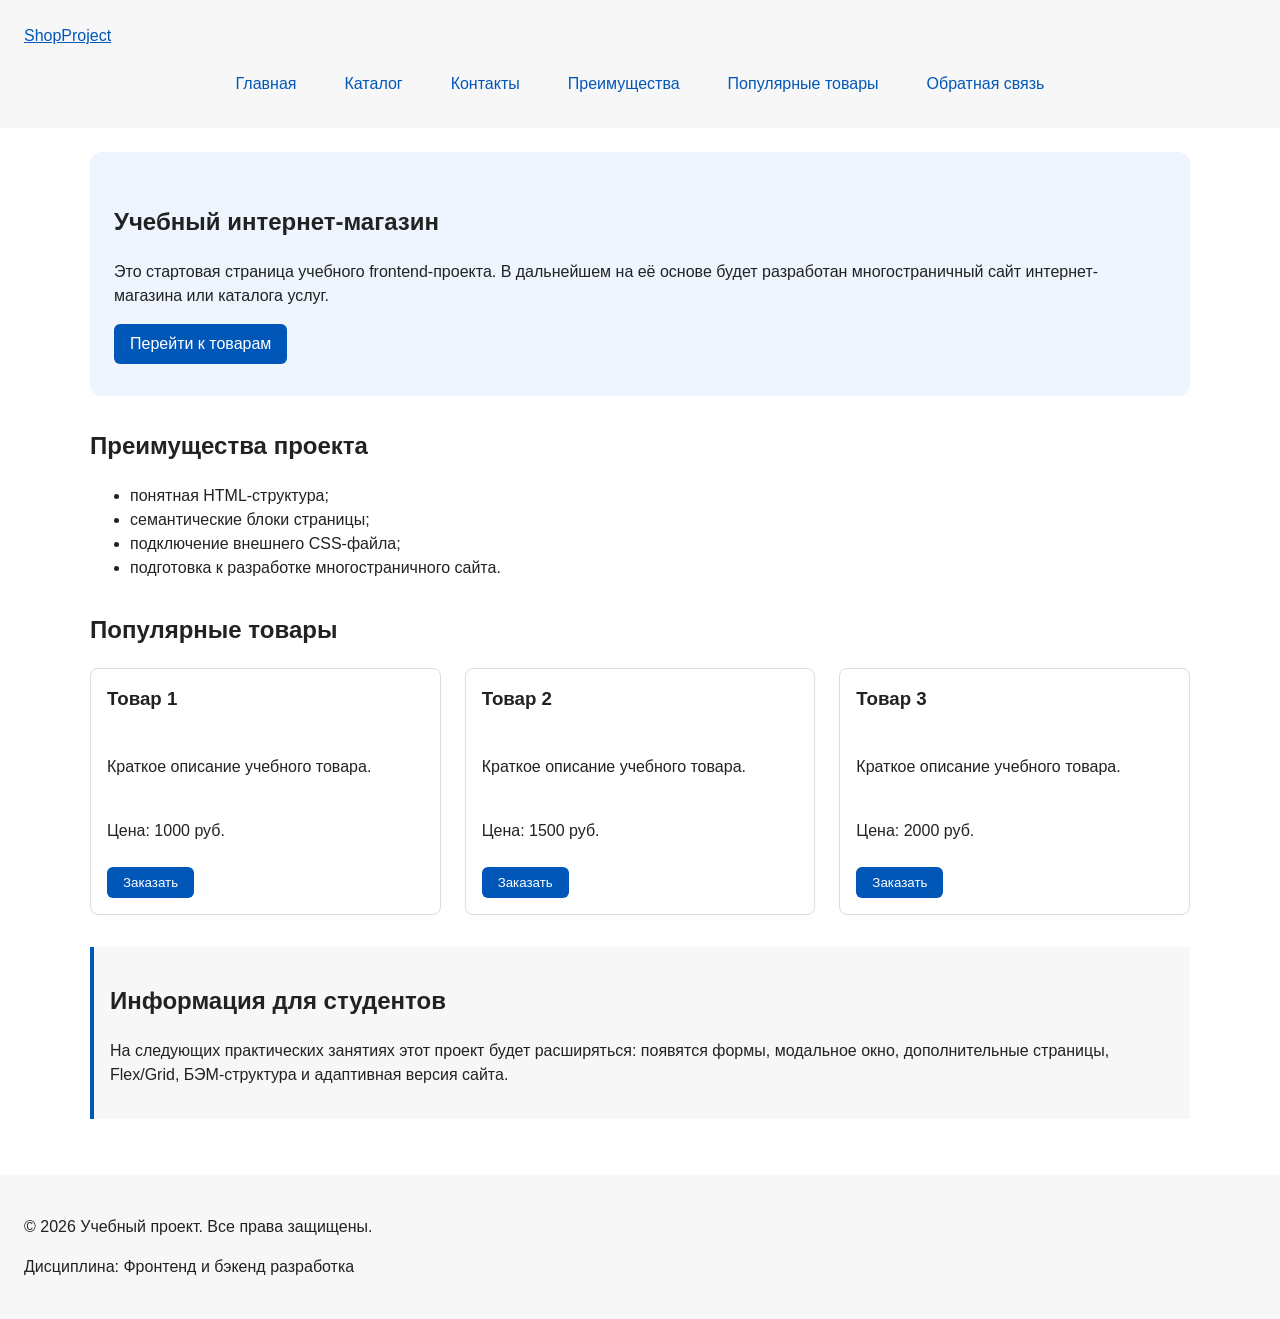
==== commit 91f5ef0f: "feat: add flex navigation and grid catalog layout" ====
--- a/index.html
+++ b/index.html
@@ -57,34 +57,36 @@
         <section class="section" id="popular">
             <h2>Популярные товары</h2>
 
-            <article class="product-card">
-                <h3>Товар 1</h3>
-                <p>Краткое описание учебного товара.</p>
-                <p>Цена: 1000 руб.</p>
-                <button class="button product-card__button" type="button" data-product="Товар 1">
-                    Заказать
-                </button>
+            <div class="products-grid">
+                <article class="product-card">
+                    <h3>Товар 1</h3>
+                    <p>Краткое описание учебного товара.</p>
+                    <p>Цена: 1000 руб.</p>
+                    <button class="button product-card__button" type="button" data-product="Товар 1">
+                        Заказать
+                    </button>
+                </article>
 
-            </article>
+                <article class="product-card">
+                    <h3>Товар 2</h3>
+                    <p>Краткое описание учебного товара.</p>
+                    <p>Цена: 1500 руб.</p>
+                    <button class="button product-card__button" type="button" data-product="Товар 2">
+                        Заказать
+                    </button>
+                </article>
 
-            <article class="product-card">
-                <h3>Товар 2</h3>
-                <p>Краткое описание учебного товара.</p>
-                <p>Цена: 1500 руб.</p>
-                <button class="button product-card__button" type="button" data-product="Товар 2">
-                    Заказать
-                </button>
-            </article>
+                <article class="product-card">
+                    <h3>Товар 3</h3>
+                    <p>Краткое описание учебного товара.</p>
+                    <p>Цена: 2000 руб.</p>
+                    <button class="button product-card__button" type="button" data-product="Товар 3">
+                        Заказать
+                    </button>
+                </article>
+            </div>
+        </section>
 
-            <article class="product-card">
-                <h3>Товар 3</h3>
-                <p>Краткое описание учебного товара.</p>
-                <p>Цена: 2000 руб.</p>
-                <button class="button product-card__button" type="button" data-product="Товар 3">
-                    Заказать
-                </button>
-            </article>
-        </section>
 
         <aside class="aside-info">
             <h2>Информация для студентов</h2>
--- a/css/style.css
+++ b/css/style.css
@@ -132,19 +132,28 @@
 }
 
 .product-card {
-  margin-bottom: var(--space-md);
+  display: flex;
+  flex-direction: column;
+  gap: var(--space-sm);
+  margin-bottom: 0;
   padding: var(--space-md);
   border: 1px solid var(--color-border);
   border-radius: var(--radius-md);
   background-color: var(--color-bg);
 }
 
+
 .product-card:hover {
   border-color: var(--color-primary);
 }
 
 .product-card h3 {
   margin-top: 0;
+}
+
+.product-card .button {
+  margin-top: auto;
+  align-self: flex-start;
 }
 
 .aside-info {
@@ -171,6 +180,85 @@
   color: var(--color-muted);
 }
 
+.site-nav__list {
+  display: flex;
+  flex-wrap: wrap;
+  justify-content: center;
+  align-items: center;
+  gap: var(--space-md);
+  padding: 0;
+  margin: var(--space-md) 0 0;
+  list-style: none;
+}
+
+.site-nav__list a {
+  display: inline-block;
+  padding: var(--space-sm) var(--space-md);
+  color: var(--color-primary);
+  text-decoration: none;
+  border-radius: var(--radius-sm);
+}
+
+.site-nav__list a:hover {
+  color: var(--color-white);
+  background-color: var(--color-primary);
+}
+
+.products-grid {
+  display: grid;
+  grid-template-columns: repeat(3, 1fr);
+  gap: var(--space-lg);
+}
+
+.catalog-layout {
+  max-width: var(--container-width);
+  margin: 0 auto var(--space-xl);
+  display: grid;
+  grid-template-columns: 260px 1fr;
+  grid-template-areas: "filters products";
+  gap: var(--space-lg);
+}
+
+.catalog-filters {
+  grid-area: filters;
+  padding: var(--space-md);
+  border: 1px solid var(--color-border);
+  border-radius: var(--radius-md);
+  background-color: var(--color-surface);
+}
+
+.catalog-products {
+  grid-area: products;
+}
+
+.filters-form {
+  display: grid;
+  gap: var(--space-md);
+}
+
+.filters-form fieldset {
+  margin: 0;
+  padding: var(--space-md);
+  border: 1px solid var(--color-border);
+  border-radius: var(--radius-sm);
+}
+
+.filters-form legend {
+  font-weight: 700;
+}
+
+.filters-form label {
+  display: block;
+  margin-bottom: var(--space-sm);
+}
+
+.filters-form input[type="number"] {
+  width: 100%;
+  padding: 8px 10px;
+  border: 1px solid var(--color-border);
+  border-radius: var(--radius-sm);
+  font: inherit;
+}
 
 /* ===============================
    5. Форма и модальное окно
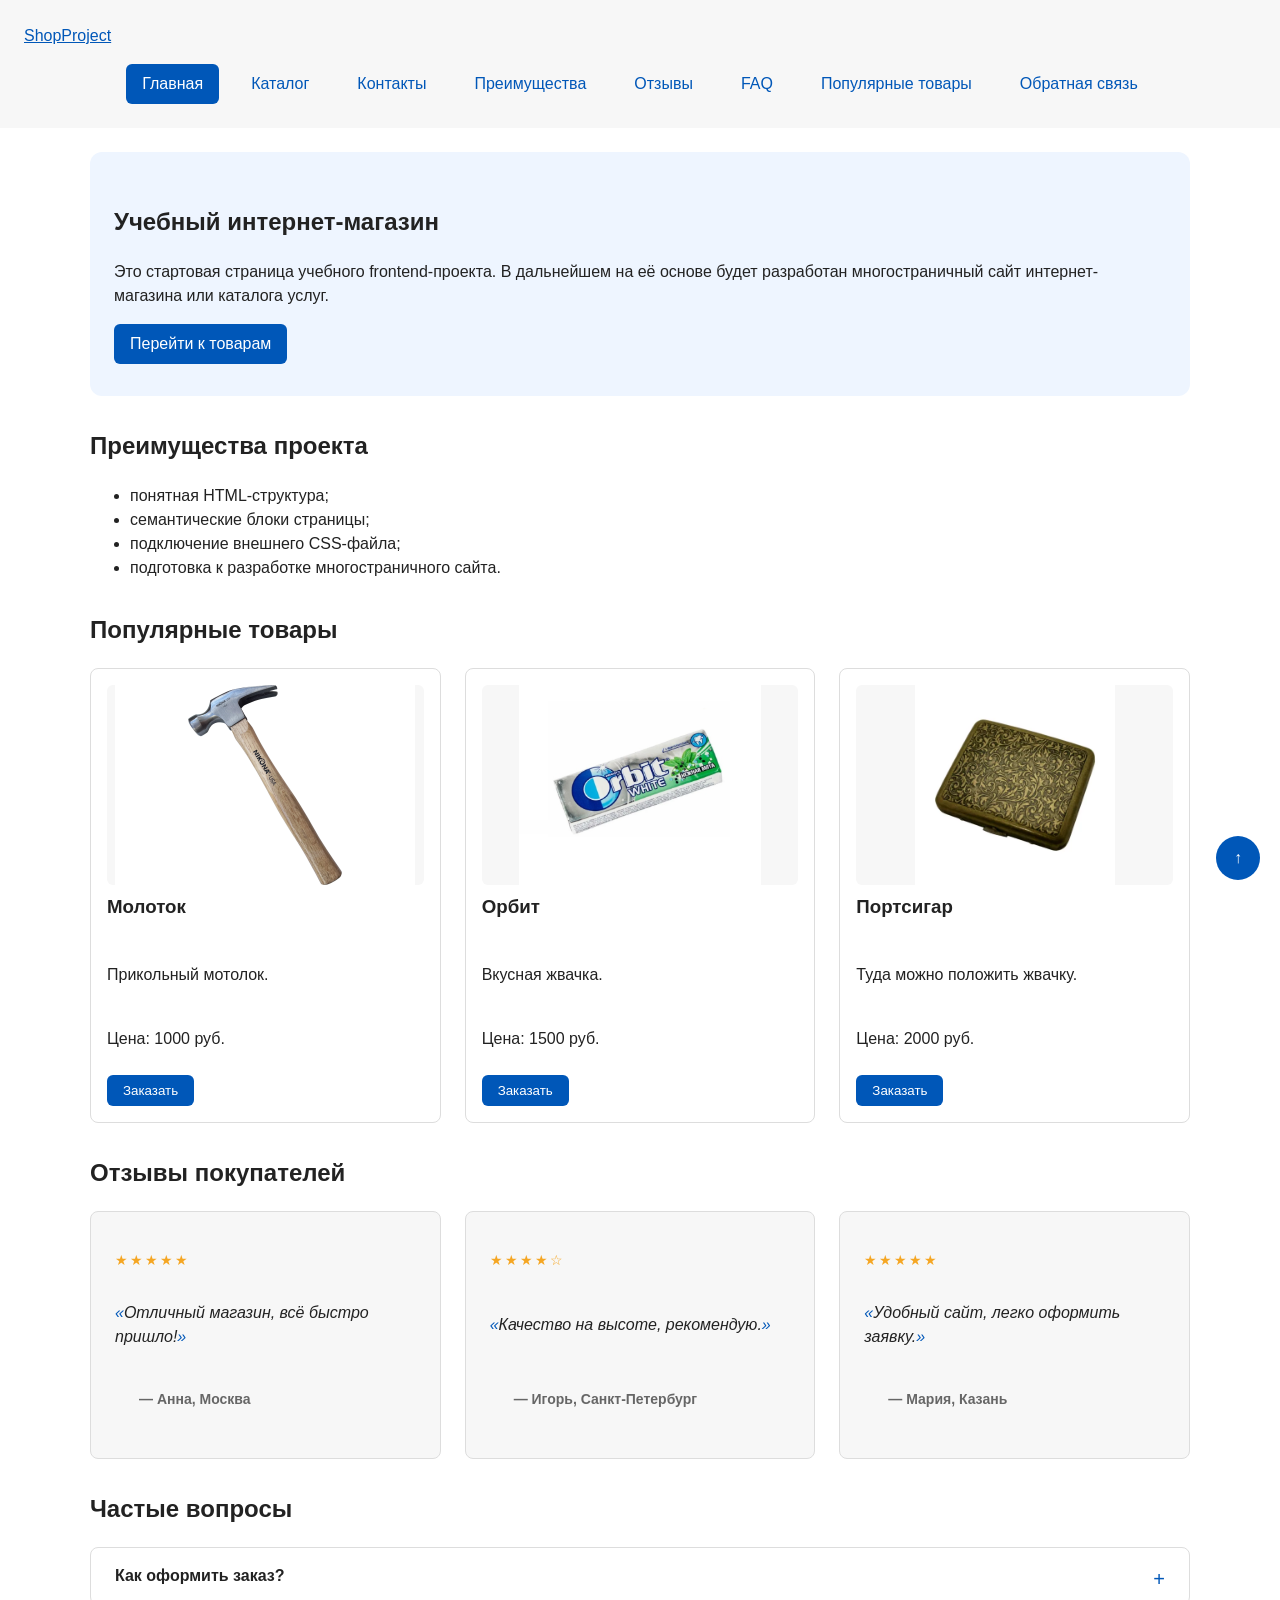
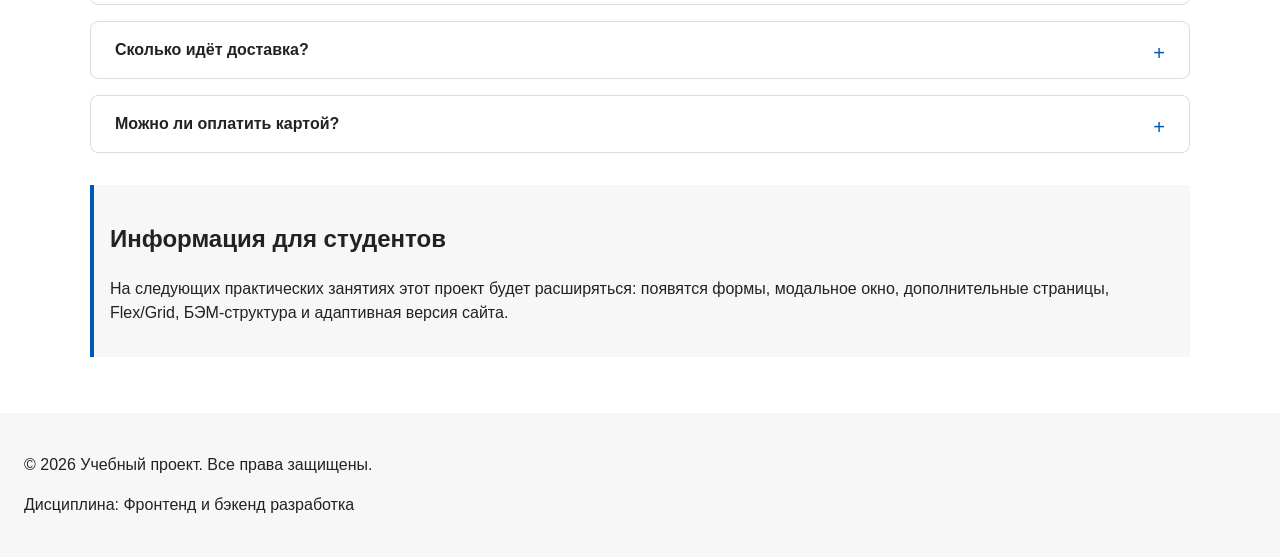
==== commit 166dca89: "feat: create reviews, FAQ, sticky header, back-to-top button, active nav link" ====
--- a/index.html
+++ b/index.html
@@ -19,10 +19,12 @@
             <a class="site-logo" href="index.html">ShopProject</a>
             <nav class="site-nav" aria-label="Основная навигация">
                 <ul class="site-nav__list">
-                    <li><a href="index.html">Главная</a></li>
+                    <li><a class="site-nav__link site-nav__link--active" href="index.html">Главная</a></li>
                     <li><a href="catalog.html">Каталог</a></li>
                     <li><a href="contacts.html">Контакты</a></li>
                     <li><a href="index.html#advantages">Преимущества</a></li>
+                    <li><a href="index.html#reviews">Отзывы</a></li>
+                    <li><a href="index.html#faq">FAQ</a></li>
                     <li><a href="index.html#popular">Популярные товары</a></li>
                     <li><a href="index.html#contacts">Обратная связь</a></li>
                 </ul>
@@ -59,8 +61,9 @@
 
             <div class="products-grid">
                 <article class="product-card">
-                    <h3>Товар 1</h3>
-                    <p>Краткое описание учебного товара.</p>
+                    <img class="product-card__image" src="images/m.webp" alt="Молоток">
+                    <h3>Молоток</h3>
+                    <p>Прикольный мотолок.</p>
                     <p>Цена: 1000 руб.</p>
                     <button class="button product-card__button" type="button" data-product="Товар 1">
                         Заказать
@@ -68,8 +71,9 @@
                 </article>
 
                 <article class="product-card">
-                    <h3>Товар 2</h3>
-                    <p>Краткое описание учебного товара.</p>
+                    <img class="product-card__image" src="images/orbit.webp" alt="Орбит">
+                    <h3>Орбит</h3>
+                    <p>Вкусная жвачка.</p>
                     <p>Цена: 1500 руб.</p>
                     <button class="button product-card__button" type="button" data-product="Товар 2">
                         Заказать
@@ -77,8 +81,9 @@
                 </article>
 
                 <article class="product-card">
-                    <h3>Товар 3</h3>
-                    <p>Краткое описание учебного товара.</p>
+                    <img class="product-card__image" src="images/ps.webp" alt="Портсигар">
+                    <h3>Портсигар</h3>
+                    <p>Туда можно положить жвачку.</p>
                     <p>Цена: 2000 руб.</p>
                     <button class="button product-card__button" type="button" data-product="Товар 3">
                         Заказать
@@ -87,6 +92,56 @@
             </div>
         </section>
 
+        <section class="section" id="reviews">
+            <h2>Отзывы покупателей</h2>
+
+            <div class="reviews-grid">
+                <article class="review-card">
+                    <p class="review-card__rating">★★★★★</p>
+                    <p class="review-card__text">Отличный магазин, всё быстро пришло!</p>
+                    <footer class="review-card__author">— Анна, Москва</footer>
+                </article>
+
+                <article class="review-card">
+                    <p class="review-card__rating">★★★★☆</p>
+                    <p class="review-card__text">Качество на высоте, рекомендую.</p>
+                    <footer class="review-card__author">— Игорь, Санкт-Петербург</footer>
+                </article>
+
+                <article class="review-card">
+                    <p class="review-card__rating">★★★★★</p>
+                    <p class="review-card__text">Удобный сайт, легко оформить заявку.</p>
+                    <footer class="review-card__author">— Мария, Казань</footer>
+                </article>
+            </div>
+        </section>
+
+        <section class="section" id="faq">
+            <h2>Частые вопросы</h2>
+
+            <div class="faq-list">
+                <details class="faq-item">
+                    <summary class="faq-item__question">Как оформить заказ?</summary>
+                    <p class="faq-item__answer">
+                        Нажмите «Заказать» на карточке товара и заполните форму в открывшемся окне.
+                    </p>
+                </details>
+
+                <details class="faq-item">
+                    <summary class="faq-item__question">Сколько идёт доставка?</summary>
+                    <p class="faq-item__answer">
+                        От двух до четырех недель в зависимости от региона.
+                    </p>
+                </details>
+
+                <details class="faq-item">
+                    <summary class="faq-item__question">Можно ли оплатить картой?</summary>
+                    <p class="faq-item__answer">
+                        Да, на нашем сайте предусмотрена возможность оплаты банковской картой.
+                    </p>
+                </details>
+            </div>
+        </section>
 
         <aside class="aside-info">
             <h2>Информация для студентов</h2>
@@ -169,6 +224,7 @@
         Форма успешно отправлена!
     </p>
 
+    <a href="#" class="to-top" aria-label="Наверх">↑</a>
 </body>
 
 </html>
--- a/css/style.css
+++ b/css/style.css
@@ -131,6 +131,11 @@
   margin-top: 0;
 }
 
+header { 
+  position: sticky; 
+  top: 0; 
+  z-index: 10; 
+}
 .product-card {
   display: flex;
   flex-direction: column;
@@ -156,6 +161,15 @@
   align-self: flex-start;
 }
 
+.product-card__image {
+    display: block;
+    width: 100%;
+    height: 200px;
+    object-fit: contain;      /* было cover */
+    background-color: var(--color-surface);
+    border-radius: var(--radius-sm);
+}
+
 .aside-info {
   max-width: var(--container-width);
   margin: 0 auto var(--space-xl);
@@ -164,7 +178,7 @@
   background-color: var(--color-surface);
 }
 
-breadcrumbs {
+.breadcrumbs {
   max-width: var(--container-width);
   margin: 0 auto var(--space-md);
   font-size: 14px;
@@ -327,4 +341,152 @@
   padding: var(--space-md);
   border-left: 4px solid var(--color-success);
   background-color: var(--color-success-bg);
+}
+
+/* ===============================
+   Блок отзывов
+   =============================== */
+.reviews-grid {
+  display: grid;
+  grid-template-columns: repeat(auto-fit, minmax(260px, 1fr));
+  gap: var(--space-lg);
+}
+
+.review-card {
+  display: flex;
+  flex-direction: column;
+  justify-content: space-between;
+  gap: var(--space-md);
+  margin: 0;
+  padding: var(--space-lg);
+  border: 1px solid var(--color-border);
+  border-radius: var(--radius-md);
+  background-color: var(--color-surface);
+  transition: border-color 0.2s ease, transform 0.2s ease;
+}
+
+.review-card:hover {
+  border-color: var(--color-primary);
+  transform: translateY(-2px);
+}
+
+.review-card__text {
+  margin: 0;
+  font-style: italic;
+  color: var(--color-text);
+}
+
+.review-card__text::before {
+  content: "«";
+  color: var(--color-primary);
+}
+
+.review-card__text::after {
+  content: "»";
+  color: var(--color-primary);
+}
+
+.review-card__author {
+  margin: 0;
+  font-size: 14px;
+  font-weight: 700;
+  color: var(--color-muted);
+}
+
+.review-card__rating {
+  color: #f5a623;
+  font-size: 14px;
+  letter-spacing: 2px;
+}
+
+/* ===============================
+   Блок FAQ (часто задаваемые вопросы)
+   =============================== */
+.faq-list {
+  display: grid;
+  gap: var(--space-md);
+}
+
+.faq-item {
+  padding: var(--space-md) var(--space-lg);
+  border: 1px solid var(--color-border);
+  border-radius: var(--radius-md);
+  background-color: var(--color-bg);
+  transition: border-color 0.2s ease;
+}
+
+.faq-item[open] {
+  border-color: var(--color-primary);
+}
+
+.faq-item:hover {
+  border-color: var(--color-primary);
+}
+
+.faq-item__question {
+  cursor: pointer;
+  font-weight: 700;
+  list-style: none;
+  position: relative;
+  padding-right: var(--space-lg);
+}
+
+/* Убираем стандартный треугольник */
+.faq-item__question::-webkit-details-marker {
+  display: none;
+}
+
+.faq-item__question::after {
+  content: "+";
+  position: absolute;
+  right: 0;
+  top: 0;
+  font-size: 20px;
+  font-weight: 400;
+  color: var(--color-primary);
+  transition: transform 0.2s ease;
+}
+
+.faq-item[open] .faq-item__question::after {
+  content: "−";
+  transform: rotate(180deg);
+}
+
+.faq-item__question:focus-visible {
+  outline: 2px solid var(--color-primary);
+  outline-offset: 4px;
+  border-radius: var(--radius-sm);
+}
+
+.faq-item__answer {
+  margin: var(--space-md) 0 0;
+  color: var(--color-muted);
+}
+
+.site-nav__list a.site-nav__link--active {
+    background-color: var(--color-primary);
+    color: var(--color-white);
+}
+
+.site-nav__list a.site-nav__link--active:hover {
+    color: var(--color-white);
+    background-color: var(--color-primary-dark);
+}
+
+.to-top {
+    position: fixed;
+    right: 20px; bottom: 20px;
+    width: 44px; height: 44px;
+    display: grid; place-items: center;
+    background: var(--color-primary);
+    color: #fff; border-radius: 50%;
+    text-decoration: none; z-index: 20;
+}
+
+#advantages,
+#popular,
+#reviews,
+#faq,
+#contacts {
+    scroll-margin-top: 90px;
 }
